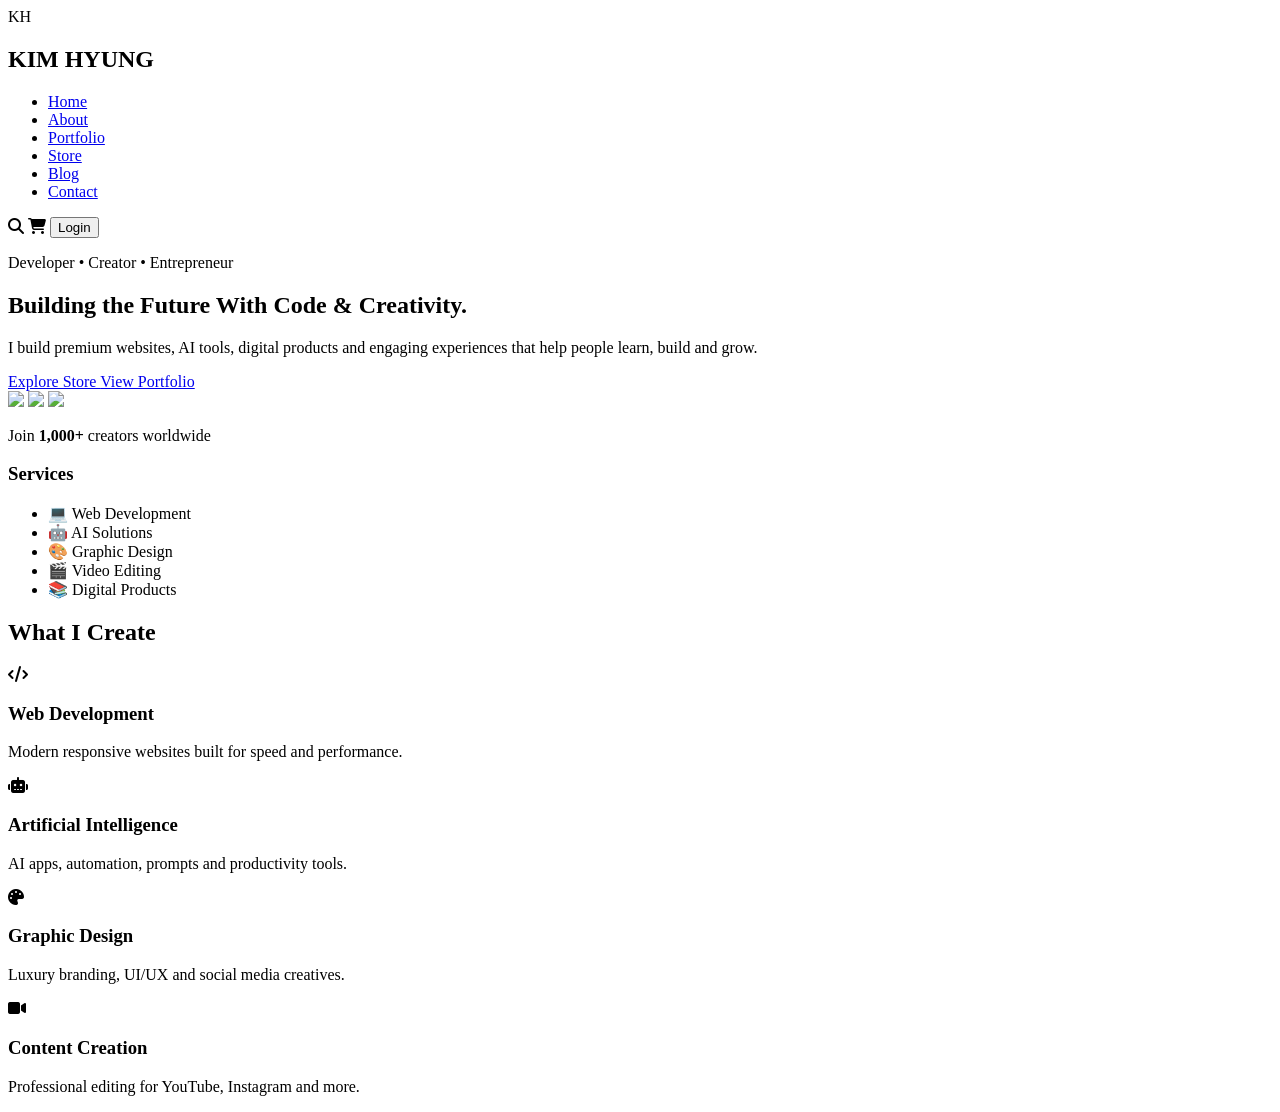
==== index.html @ e8a11a21 "Add initial HTML structure for personal website" ====
<!DOCTYPE html>
<html lang="en">

<head>

<meta charset="UTF-8">
<meta name="viewport" content="width=device-width, initial-scale=1.0">

<title>KIM HYUNG | Developer • Creator • Entrepreneur</title>

<link rel="preconnect" href="https://fonts.googleapis.com">
<link rel="preconnect" href="https://fonts.gstatic.com" crossorigin>

<link href="https://fonts.googleapis.com/css2?family=Poppins:wght@300;400;500;600;700;800&display=swap" rel="stylesheet">

<link href="https://cdnjs.cloudflare.com/ajax/libs/font-awesome/6.6.0/css/all.min.css" rel="stylesheet">

<link rel="stylesheet" href="style.css">

</head>

<body>

<div class="bg-glow glow1"></div>
<div class="bg-glow glow2"></div>

<header>

<nav>

<div class="logo">

<span>KH</span>

<h2>KIM HYUNG</h2>

</div>

<ul>

<li><a href="#">Home</a></li>

<li><a href="#">About</a></li>

<li><a href="#">Portfolio</a></li>

<li><a href="#">Store</a></li>

<li><a href="#">Blog</a></li>

<li><a href="#">Contact</a></li>

</ul>

<div class="nav-icons">

<i class="fa-solid fa-magnifying-glass"></i>

<i class="fa-solid fa-cart-shopping"></i>

<button>Login</button>

</div>

</nav>

</header>

<section class="hero">

<div class="hero-left">

<p class="tagline">

Developer • Creator • Entrepreneur

</p>

<h1>

Building the Future

<span>With Code & Creativity.</span>

</h1>

<p class="description">

I build premium websites, AI tools, digital products and engaging experiences that help people learn, build and grow.

</p>

<div class="hero-buttons">

<a href="#" class="primary-btn">

Explore Store

</a>

<a href="#" class="secondary-btn">

View Portfolio

</a>

</div>

<div class="community">

<div class="avatars">

<img src="https://i.pravatar.cc/40?img=1">

<img src="https://i.pravatar.cc/40?img=2">

<img src="https://i.pravatar.cc/40?img=3">

</div>

<p>

Join <strong>1,000+</strong> creators worldwide

</p>

</div>

</div>

<div class="hero-right">

<div class="hero-card">

<h3>Services</h3>

<ul>

<li>💻 Web Development</li>

<li>🤖 AI Solutions</li>

<li>🎨 Graphic Design</li>

<li>🎬 Video Editing</li>

<li>📚 Digital Products</li>

</ul>

</div>

</div>

</section>

<section class="services">

<h2>What I Create</h2>

<div class="service-grid">

<div class="service-box">

<i class="fa-solid fa-code"></i>

<h3>Web Development</h3>

<p>

Modern responsive websites built for speed and performance.

</p>

</div>

<div class="service-box">

<i class="fa-solid fa-robot"></i>

<h3>Artificial Intelligence</h3>

<p>

AI apps, automation, prompts and productivity tools.

</p>

</div>

<div class="service-box">

<i class="fa-solid fa-palette"></i>

<h3>Graphic Design</h3>

<p>

Luxury branding, UI/UX and social media creatives.

</p>

</div>

<div class="service-box">

<i class="fa-solid fa-video"></i>

<h3>Content Creation</h3>

<p>

Professional editing for YouTube, Instagram and more.

</p>

</div>

</div>

</section>

<script src="script.js"></script>

</body>

</html>
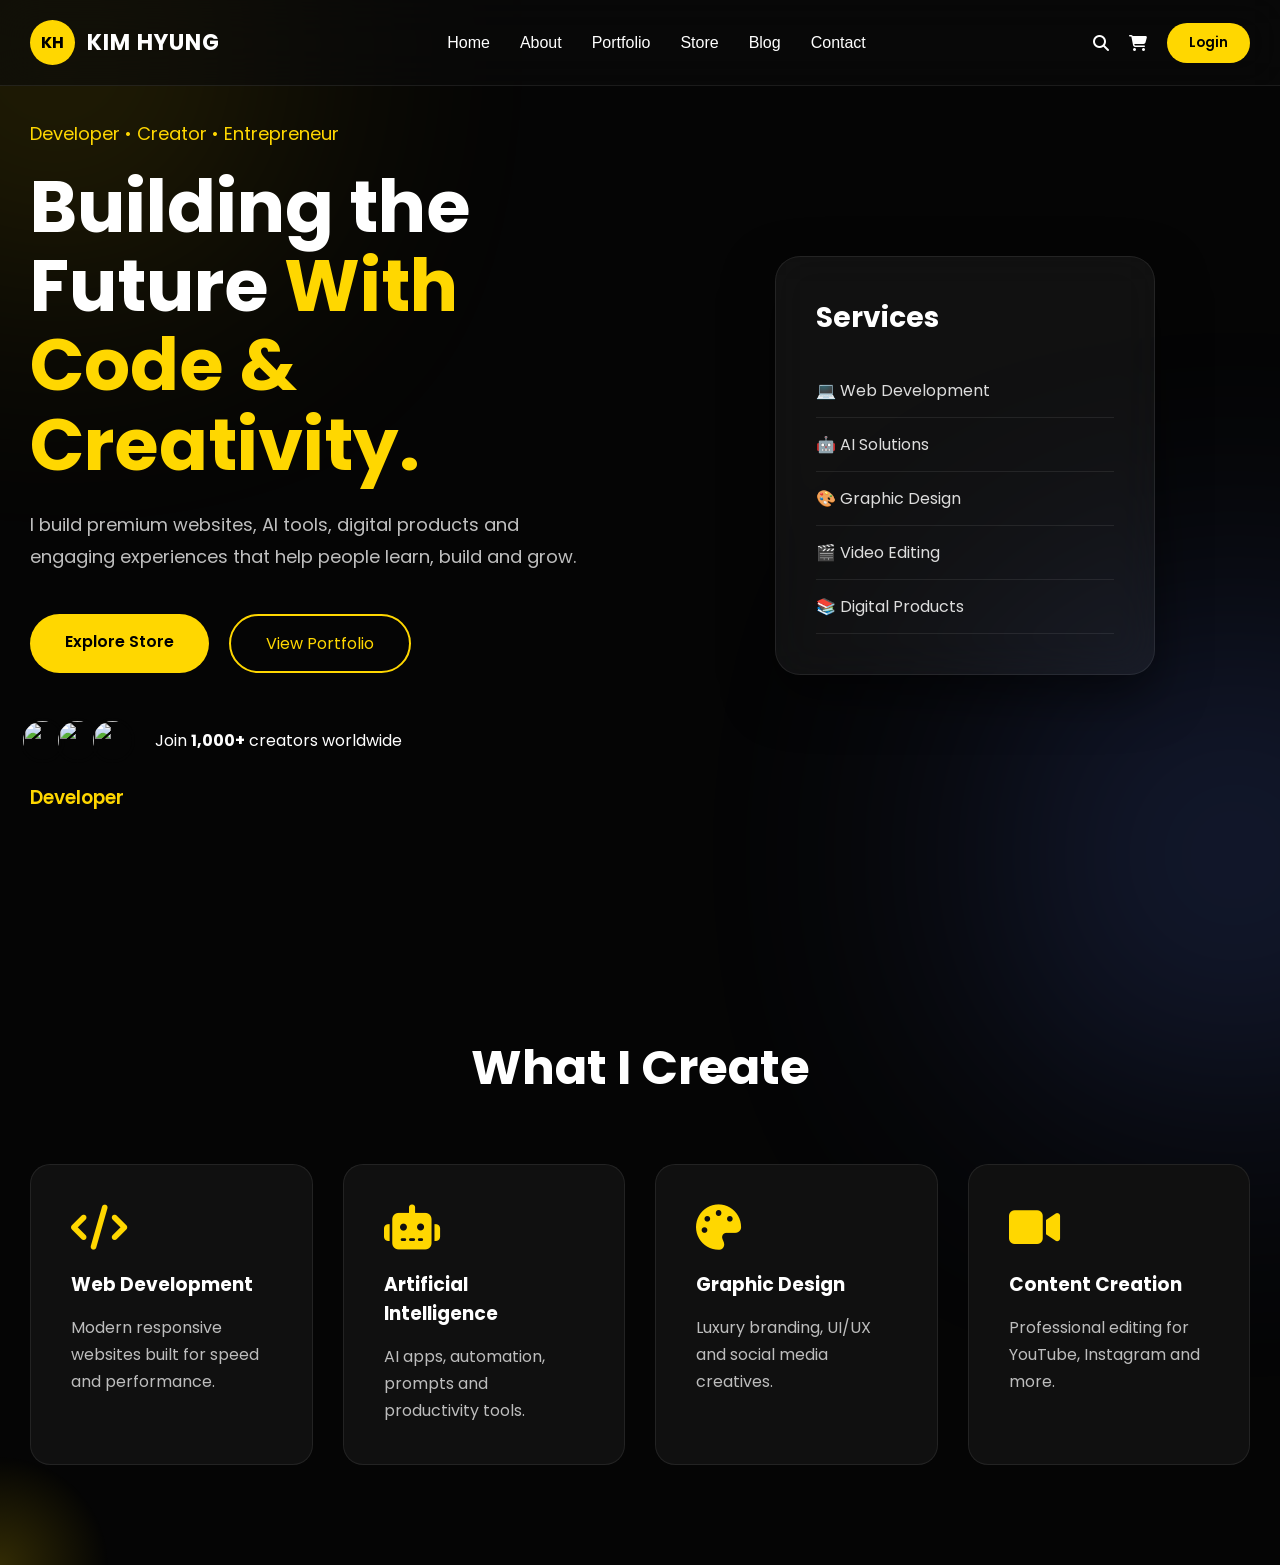
==== commit 8696c6c8: "Update index.html" ====
--- a/index.html
+++ b/index.html
@@ -1,6 +1,6 @@
 <!DOCTYPE html>
 <html lang="en">
-
+<link rel="stylesheet" href="https://unpkg.com/aos@2.3.4/dist/aos.css">
 <head>
 
 <meta charset="UTF-8">
--- a/style.css
+++ b/style.css
@@ -0,0 +1,371 @@
+/* ==========================
+   GOOGLE FONT
+========================== */
+
+*{
+    margin:0;
+    padding:0;
+    box-sizing:border-box;
+    font-family:'Poppins',sans-serif;
+    scroll-behavior:smooth;
+}
+
+body{
+    background:#050505;
+    color:#ffffff;
+    overflow-x:hidden;
+}
+
+/* ==========================
+   BACKGROUND GLOW
+========================== */
+
+.bg-glow{
+    position:fixed;
+    border-radius:50%;
+    filter:blur(140px);
+    opacity:.25;
+    z-index:-1;
+}
+
+.glow1{
+    width:350px;
+    height:350px;
+    background:#FFD700;
+    top:-120px;
+    left:-120px;
+}
+
+.glow2{
+    width:450px;
+    height:450px;
+    background:#5B7FFF;
+    bottom:-180px;
+    right:-180px;
+}
+
+/* ==========================
+   NAVBAR
+========================== */
+
+header{
+    position:fixed;
+    width:100%;
+    top:0;
+    left:0;
+    z-index:1000;
+    backdrop-filter:blur(20px);
+    background:rgba(10,10,10,.6);
+    border-bottom:1px solid rgba(255,255,255,.08);
+}
+
+nav{
+    max-width:1300px;
+    margin:auto;
+    padding:20px 30px;
+    display:flex;
+    justify-content:space-between;
+    align-items:center;
+}
+
+.logo{
+    display:flex;
+    align-items:center;
+    gap:12px;
+}
+
+.logo span{
+    width:45px;
+    height:45px;
+    display:flex;
+    align-items:center;
+    justify-content:center;
+    border-radius:50%;
+    background:#FFD700;
+    color:#000;
+    font-weight:bold;
+}
+
+.logo h2{
+    font-size:22px;
+    letter-spacing:1px;
+}
+
+nav ul{
+    display:flex;
+    list-style:none;
+    gap:30px;
+}
+
+nav ul li a{
+    color:white;
+    text-decoration:none;
+    transition:.3s;
+    font-weight:500;
+}
+
+nav ul li a:hover{
+    color:#FFD700;
+}
+
+.nav-icons{
+    display:flex;
+    align-items:center;
+    gap:20px;
+}
+
+.nav-icons i{
+    cursor:pointer;
+    transition:.3s;
+}
+
+.nav-icons i:hover{
+    color:#FFD700;
+}
+
+.nav-icons button{
+    background:#FFD700;
+    color:black;
+    border:none;
+    padding:10px 22px;
+    border-radius:40px;
+    font-weight:600;
+    cursor:pointer;
+    transition:.3s;
+}
+
+.nav-icons button:hover{
+    transform:translateY(-3px);
+}
+
+/* ==========================
+   HERO
+========================== */
+
+.hero{
+    min-height:100vh;
+    max-width:1300px;
+    margin:auto;
+    display:grid;
+    grid-template-columns:1fr 1fr;
+    gap:80px;
+    align-items:center;
+    padding:120px 30px;
+}
+
+.tagline{
+    color:#FFD700;
+    font-size:18px;
+    margin-bottom:20px;
+}
+
+.hero h1{
+    font-size:72px;
+    line-height:1.1;
+    margin-bottom:25px;
+}
+
+.hero h1 span{
+    color:#FFD700;
+}
+
+.description{
+    color:#bfbfbf;
+    font-size:18px;
+    line-height:1.8;
+    margin-bottom:40px;
+}
+
+.hero-buttons{
+    display:flex;
+    gap:20px;
+    margin-bottom:45px;
+}
+
+.primary-btn{
+    background:#FFD700;
+    color:#000;
+    padding:15px 35px;
+    border-radius:40px;
+    text-decoration:none;
+    font-weight:600;
+    transition:.3s;
+}
+
+.secondary-btn{
+    border:2px solid #FFD700;
+    color:#FFD700;
+    padding:15px 35px;
+    border-radius:40px;
+    text-decoration:none;
+    transition:.3s;
+}
+
+.primary-btn:hover,
+.secondary-btn:hover{
+    transform:translateY(-5px);
+}
+
+.community{
+    display:flex;
+    align-items:center;
+    gap:20px;
+}
+
+.avatars{
+    display:flex;
+}
+
+.avatars img{
+    width:45px;
+    height:45px;
+    border-radius:50%;
+    border:3px solid #050505;
+    margin-left:-10px;
+}
+
+.hero-right{
+    display:flex;
+    justify-content:center;
+}
+
+.hero-card{
+    width:380px;
+    background:rgba(255,255,255,.05);
+    backdrop-filter:blur(20px);
+    border:1px solid rgba(255,255,255,.08);
+    border-radius:25px;
+    padding:40px;
+    box-shadow:0 20px 50px rgba(0,0,0,.5);
+}
+
+.hero-card h3{
+    font-size:28px;
+    margin-bottom:25px;
+}
+
+.hero-card ul{
+    list-style:none;
+}
+
+.hero-card li{
+    padding:14px 0;
+    border-bottom:1px solid rgba(255,255,255,.08);
+    color:#ddd;
+}
+
+/* ==========================
+   SERVICES
+========================== */
+
+.services{
+    max-width:1300px;
+    margin:auto;
+    padding:100px 30px;
+}
+
+.services h2{
+    text-align:center;
+    font-size:48px;
+    margin-bottom:60px;
+}
+
+.service-grid{
+    display:grid;
+    grid-template-columns:repeat(auto-fit,minmax(260px,1fr));
+    gap:30px;
+}
+
+.service-box{
+    background:#101010;
+    border:1px solid rgba(255,255,255,.08);
+    border-radius:20px;
+    padding:40px;
+    transition:.35s;
+}
+
+.service-box:hover{
+    transform:translateY(-12px);
+    border-color:#FFD700;
+}
+
+.service-box i{
+    font-size:45px;
+    color:#FFD700;
+    margin-bottom:20px;
+}
+
+.service-box h3{
+    margin-bottom:15px;
+}
+
+.service-box p{
+    color:#bdbdbd;
+    line-height:1.7;
+}
+
+/* ==========================
+   SCROLLBAR
+========================== */
+
+::-webkit-scrollbar{
+    width:10px;
+}
+
+::-webkit-scrollbar-thumb{
+    background:#FFD700;
+    border-radius:20px;
+}
+
+/* ==========================
+   RESPONSIVE
+========================== */
+
+@media(max-width:1000px){
+
+.hero{
+grid-template-columns:1fr;
+text-align:center;
+}
+
+.hero-buttons{
+justify-content:center;
+}
+
+.community{
+justify-content:center;
+}
+
+nav ul{
+display:none;
+}
+
+.hero h1{
+font-size:50px;
+}
+
+.hero-card{
+width:100%;
+}
+
+}
+
+@media(max-width:600px){
+
+.hero h1{
+font-size:38px;
+}
+
+.services h2{
+font-size:34px;
+}
+
+.logo h2{
+display:none;
+}
+
+.nav-icons button{
+display:none;
+}
+
+}
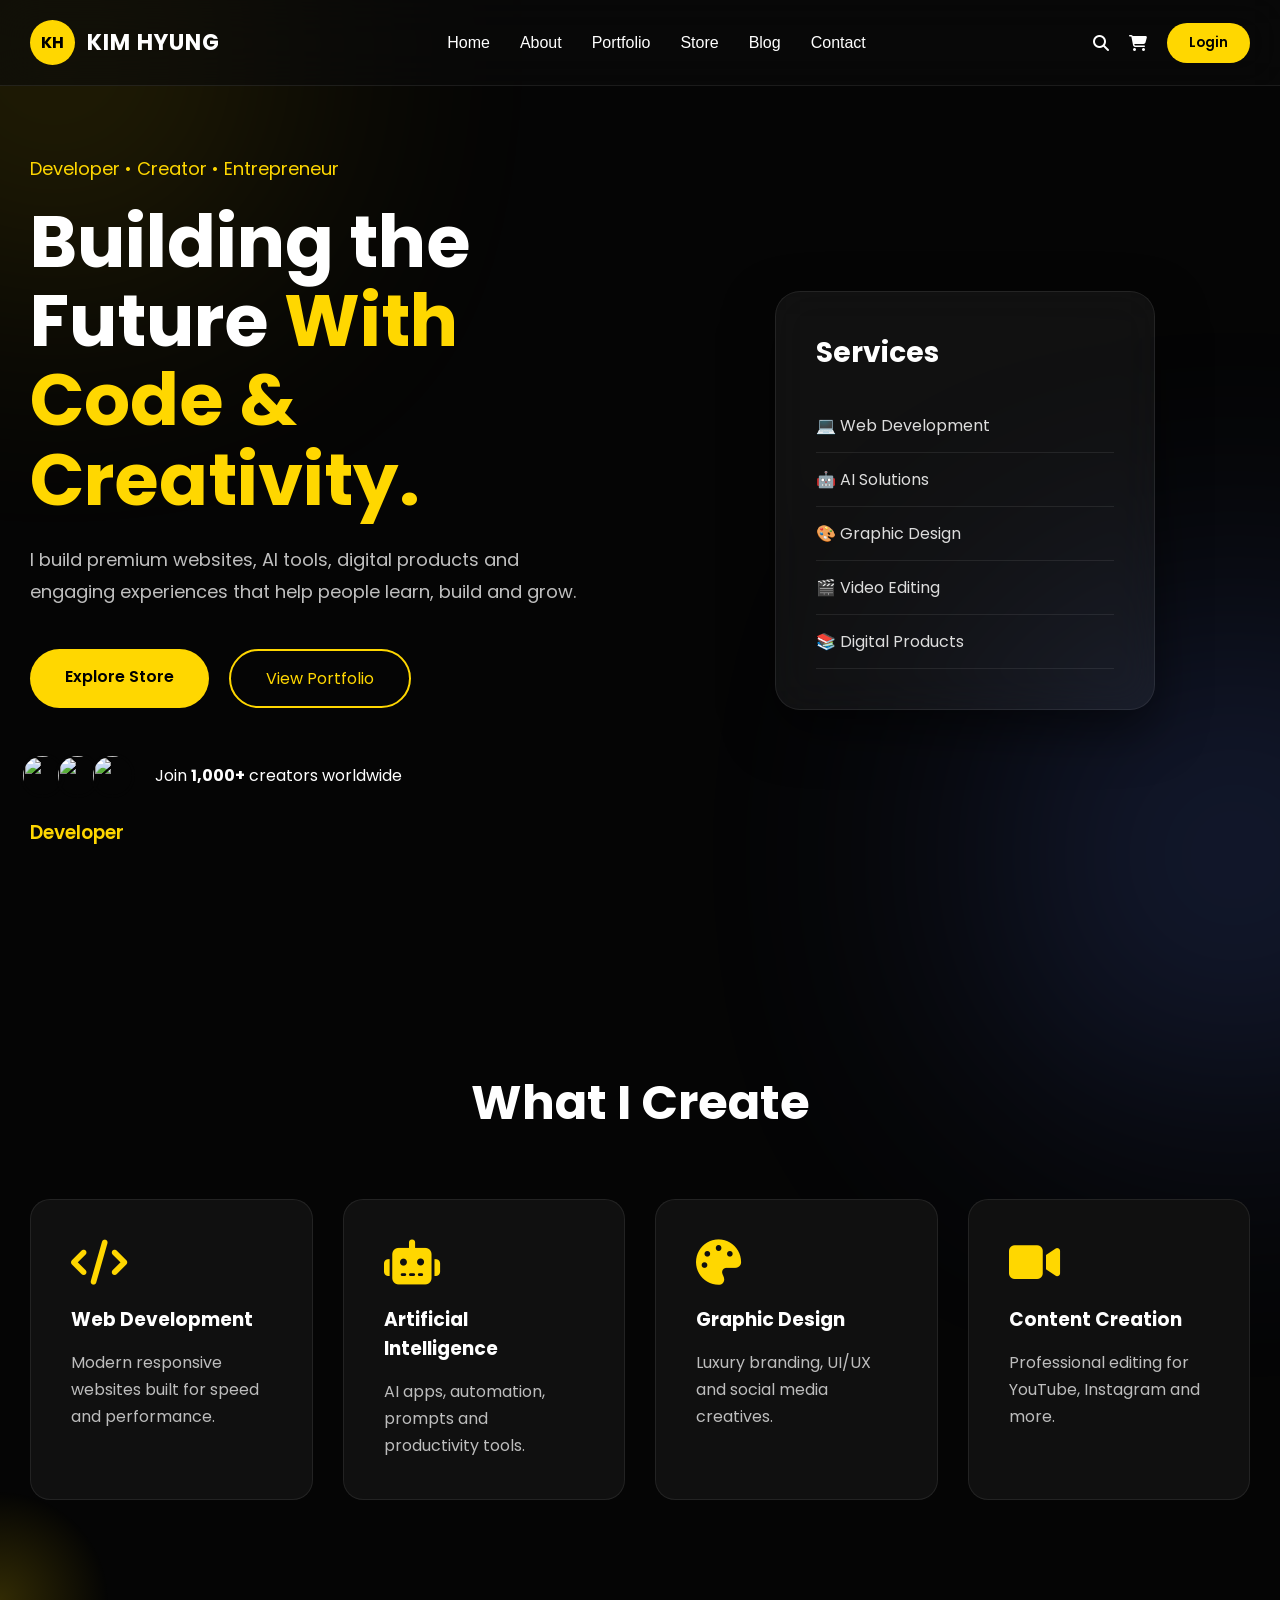
==== commit 967bfe2a: "Update index.html" ====
--- a/index.html
+++ b/index.html
@@ -1,8 +1,18 @@
 <!DOCTYPE html>
 <html lang="en">
 <link rel="stylesheet" href="https://unpkg.com/aos@2.3.4/dist/aos.css">
+  <script src="https://unpkg.com/aos@2.3.4/dist/aos.js"></script>
+
+<script>
+AOS.init({
+    duration:1000,
+    once:true
+});
+</script>
 <head>
-
+<div data-aos="fade-up">
+    <h2>Featured Products</h2>
+</div>
 <meta charset="UTF-8">
 <meta name="viewport" content="width=device-width, initial-scale=1.0">
 
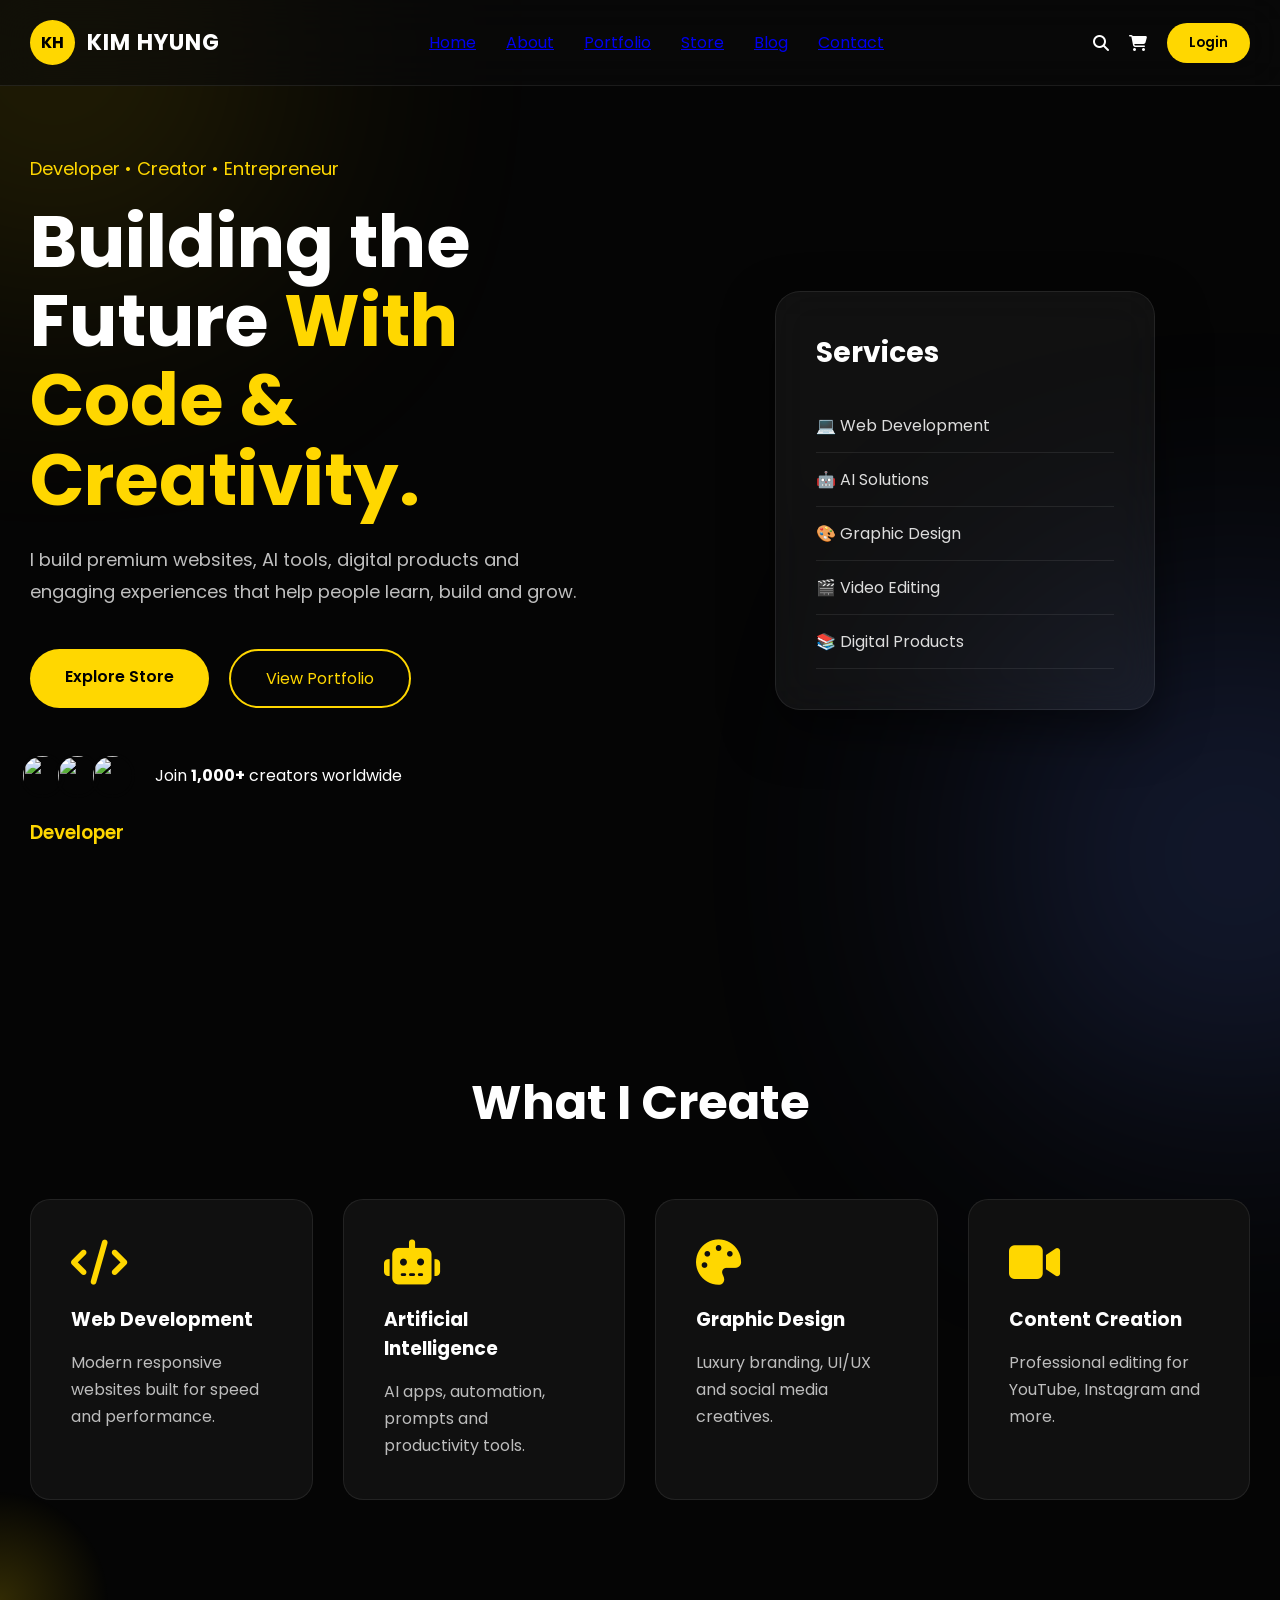
==== commit 1e5765ab: "Update index.html" ====
--- a/index.html
+++ b/index.html
@@ -48,18 +48,12 @@
 
 <ul>
 
-<li><a href="#">Home</a></li>
-
-<li><a href="#">About</a></li>
-
-<li><a href="#">Portfolio</a></li>
-
-<li><a href="#">Store</a></li>
-
-<li><a href="#">Blog</a></li>
-
-<li><a href="#">Contact</a></li>
-
+<a href="index.html">Home</a>
+<a href="about.html">About</a>
+<a href="portfolio.html">Portfolio</a>
+<a href="store.html">Store</a>
+<a href="blog.html">Blog</a>
+<a href="contact.html">Contact</a>
 </ul>
 
 <div class="nav-icons">
